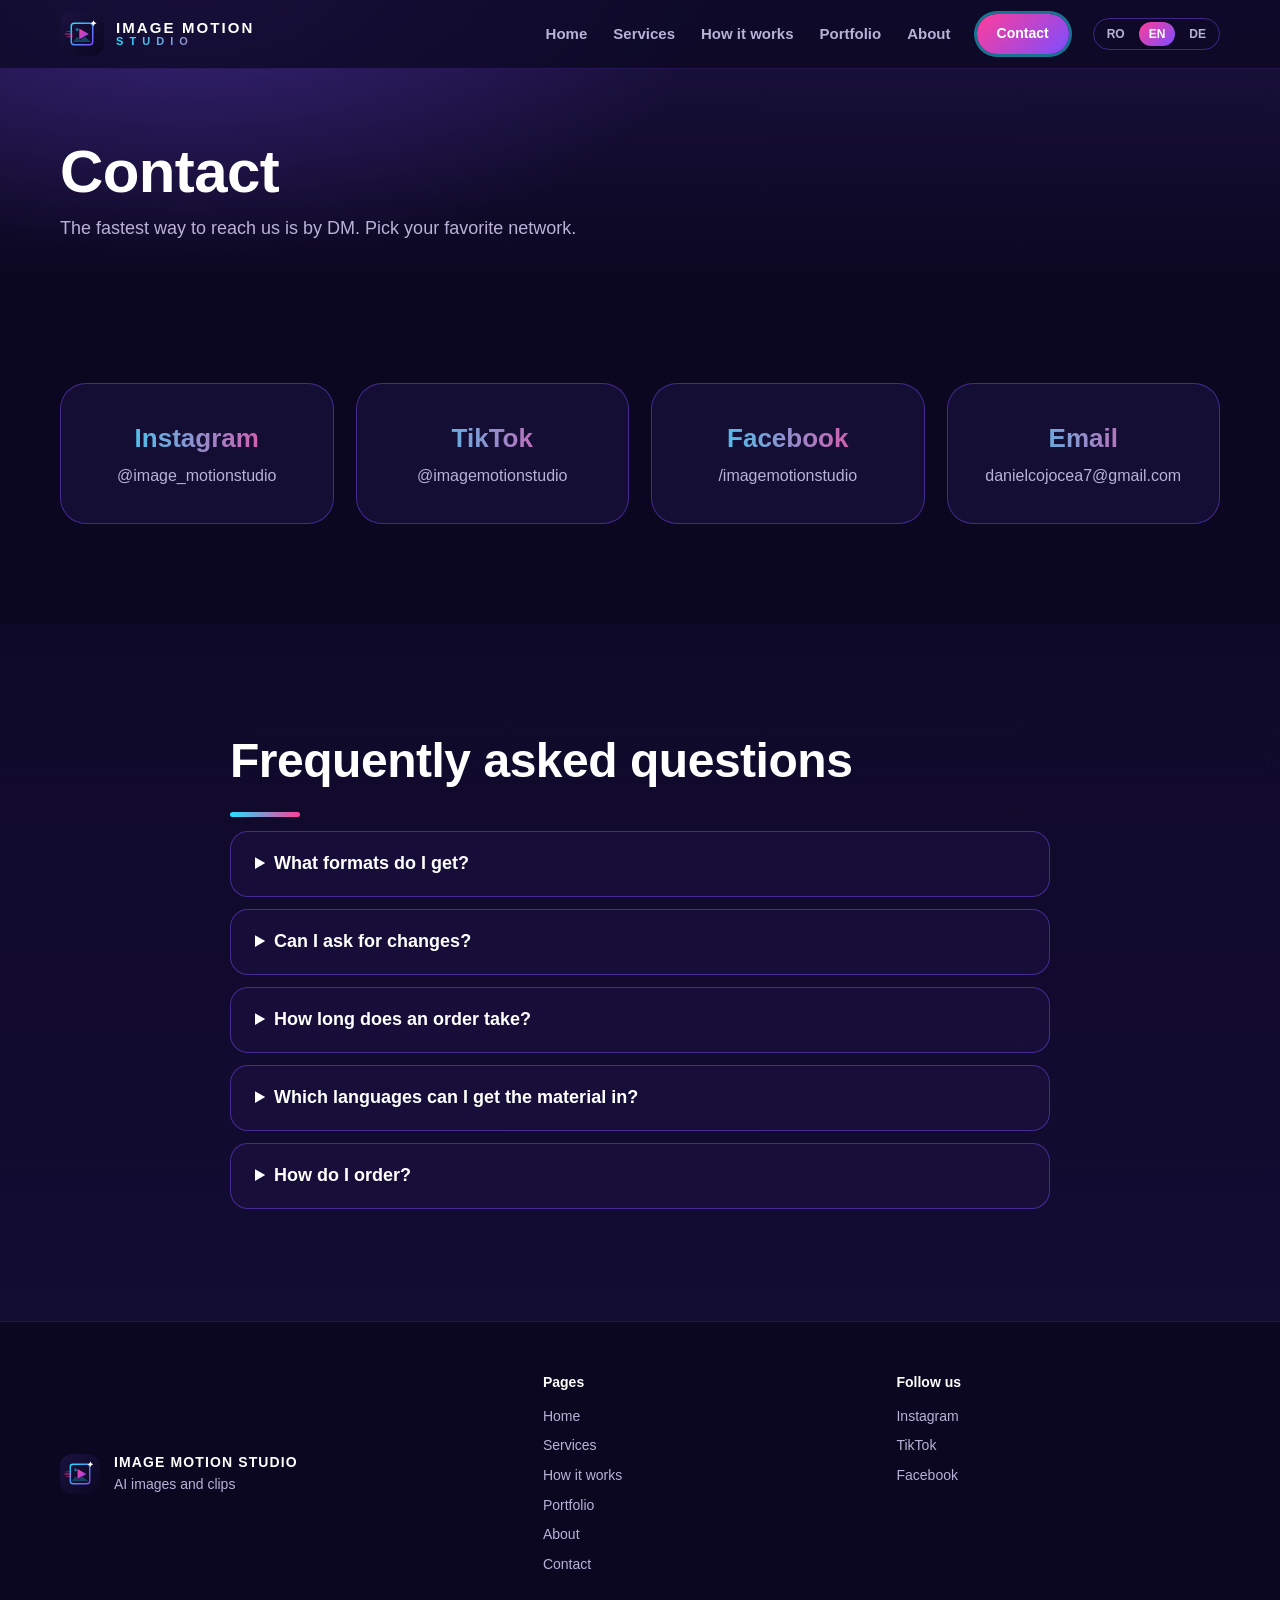
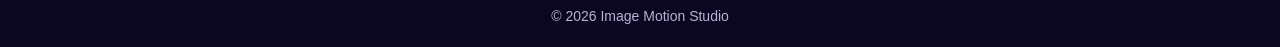
==== contact.html @ bf77b814 "Needs: all languages" ====
<!doctype html>
<html lang="ro">
<head>
<meta charset="utf-8">
<meta name="viewport" content="width=device-width, initial-scale=1">
<title>Image Motion Studio</title>
<meta name="description" content="Imagini AI, restaurare poze vechi, animare imagini, clipuri video și reclame. Rapide, accesibile, spectaculoase.">
<meta name="theme-color" content="#0B0720">
<link rel="icon" href="assets/logo-icon.svg" type="image/svg+xml">
<link rel="stylesheet" href="style.css?v=7">
</head>
<body data-page="contact">
<div id="hdr"></div>
<main>
<section class="page-head"><div class="wrap"><h1 data-i18n="ct.h"></h1><p class="lead" data-i18n="ct.s"></p></div></section>
<section class="sec"><div class="wrap">
  <div class="socials">
    <a class="social" href="https://www.instagram.com/image_motionstudio" target="_blank" rel="noopener"><b>Instagram</b><span>@image_motionstudio</span></a>
    <a class="social" href="https://www.tiktok.com/@imagemotionstudio" target="_blank" rel="noopener"><b>TikTok</b><span>@imagemotionstudio</span></a>
    <a class="social" href="https://www.facebook.com/imagemotionstudio" target="_blank" rel="noopener"><b>Facebook</b><span>/imagemotionstudio</span></a>
    <a class="social" id="mailCard" href="#"><b data-i18n="ct.mail"></b><span id="mailTxt">…</span></a>
  </div>
</div></section>
<section class="sec alt" id="faq-sec"><div class="wrap narrow">
  <h2 id="faq-h" data-i18n="ct.faq"></h2>
  <div id="faq"></div>
</div></section>
</main>
<div id="ftr"></div>
<script src="script.js?v=7"></script>
</body>
</html>
---- style.css ----
:root{
  --bg:#0B0720; --bg2:#1B1240; --cyan:#22E1FF; --violet:#7C4DFF; --pink:#FF3D9A; --text:#fff;
  --muted:#b9b2d6; --card:rgba(27,18,64,.65); --line:rgba(124,77,255,.45);
  --grad-text:linear-gradient(90deg,var(--cyan),var(--pink));
  --grad-btn:linear-gradient(135deg,var(--pink),var(--violet));
  --font:"Segoe UI",Arial,sans-serif;
}
*{box-sizing:border-box;margin:0;padding:0}
html{scroll-behavior:smooth;scroll-padding-top:80px}
body{background:var(--bg);color:var(--text);font-family:var(--font);line-height:1.55;overflow-x:hidden}
img{max-width:100%;display:block}
a{color:inherit;text-decoration:none}
.wrap{width:min(1160px,100% - 40px);margin:0 auto}
.narrow{width:min(820px,100% - 40px)}
.center{text-align:center}

/* NAV */
.nav{position:fixed;inset:0 0 auto 0;z-index:50;display:flex;align-items:center;gap:24px;padding:12px max(20px,calc((100% - 1160px)/2));background:rgba(11,7,32,.72);backdrop-filter:blur(14px);border-bottom:1px solid rgba(124,77,255,.2)}
.brand{display:flex;align-items:center;gap:12px}
.brand img{border-radius:12px}
.brand-txt{display:flex;flex-direction:column;line-height:1.05}
.brand-txt b{font-weight:800;letter-spacing:.14em;font-size:15px}
.brand-txt i{font-style:normal;font-weight:600;font-size:11px;letter-spacing:.55em;background:var(--grad-text);-webkit-background-clip:text;background-clip:text;color:transparent}
.links{margin-left:auto;display:flex;align-items:center;gap:26px;font-weight:600;font-size:15px}
.links a:not(.btn){color:var(--muted);transition:.2s}
.links a:not(.btn):hover{color:#fff}
.lang{display:flex;gap:4px;border:1px solid var(--line);border-radius:99px;padding:3px}
.lang button{background:none;border:0;color:var(--muted);font:700 12px var(--font);padding:5px 10px;border-radius:99px;cursor:pointer}
.lang button.on{background:var(--grad-btn);color:#fff}
.burger{display:none;background:none;border:0;cursor:pointer;flex-direction:column;gap:5px;padding:6px}
.burger span{width:24px;height:2px;background:#fff;border-radius:2px}

/* BUTTONS */
.btn{display:inline-block;background:var(--grad-btn);color:#fff;font-weight:800;padding:14px 28px;border-radius:99px;border:0;cursor:pointer;transition:transform .2s,box-shadow .2s;box-shadow:0 8px 28px rgba(255,61,154,.28)}
.btn:hover{transform:translateY(-2px);box-shadow:0 12px 34px rgba(124,77,255,.5)}
.btn.ghost{background:transparent;border:2px solid var(--violet);box-shadow:none}
.btn.ghost:hover{background:rgba(124,77,255,.2)}
.btn-sm{padding:9px 20px;font-size:14px}
.pill{font-weight:800;color:var(--cyan);border:1px solid var(--cyan);border-radius:99px;padding:10px 20px}

/* HERO */
.hero{position:relative;min-height:100vh;display:flex;align-items:center;padding:120px 0 80px;overflow:hidden;
  background:radial-gradient(900px 600px at 15% 10%,rgba(124,77,255,.35),transparent 60%),linear-gradient(160deg,#1B1240,#0B0720 55%)}
.glow{position:absolute;border-radius:50%;filter:blur(90px);opacity:.55;pointer-events:none}
.g1{width:520px;height:520px;background:rgba(34,225,255,.28);right:-120px;top:-120px;animation:float 12s ease-in-out infinite}
.g2{width:560px;height:560px;background:rgba(255,61,154,.25);right:-160px;bottom:-200px;animation:float 14s ease-in-out infinite reverse}
.spark{position:absolute;fill:#fff;opacity:.9;animation:twinkle 4s ease-in-out infinite}
.s1{width:70px;right:8%;top:16%}
.s2{width:36px;left:46%;bottom:12%;opacity:.6;animation-delay:1.5s}
@keyframes twinkle{0%,100%{transform:scale(1) rotate(0);opacity:.9}50%{transform:scale(.7) rotate(25deg);opacity:.4}}
@keyframes float{0%,100%{transform:translate(0,0)}50%{transform:translate(-40px,30px)}}
.hero-grid{position:relative;display:grid;grid-template-columns:1.05fr 1fr;gap:56px;align-items:center}
.eyebrow{font-weight:800;letter-spacing:.35em;font-size:14px;background:var(--grad-text);-webkit-background-clip:text;background-clip:text;color:transparent;margin-bottom:14px}
h1{font-weight:800;font-size:clamp(42px,6vw,76px);line-height:1.05;letter-spacing:-.01em}
.sub{font-size:clamp(22px,2.8vw,34px);font-weight:600;margin:10px 0 18px}
.lead{color:var(--muted);font-size:18px;max-width:560px}
.cta-row{display:flex;flex-wrap:wrap;align-items:center;gap:14px;margin-top:30px}
.cta-row.c{justify-content:center}

/* player */
.player{border-radius:22px;background:#0f0a2b;border:1px solid var(--line);box-shadow:0 30px 80px rgba(124,77,255,.35),0 0 0 6px rgba(34,225,255,.06);transform:rotate(2deg);transition:transform .4s;overflow:hidden}
.player:hover{transform:rotate(0) scale(1.02)}
.player-bar{display:flex;gap:7px;padding:12px 16px;background:#17103a}
.player-bar i{width:10px;height:10px;border-radius:50%;background:var(--pink)}
.player-bar i:nth-child(2){background:var(--violet)}.player-bar i:nth-child(3){background:var(--cyan)}
.screen{position:relative;aspect-ratio:16/10;background:radial-gradient(circle at 70% 20%,rgba(34,225,255,.3),transparent 55%),radial-gradient(circle at 20% 90%,rgba(255,61,154,.35),transparent 55%),#140d38;display:grid;place-items:center;overflow:hidden}
.logo-big{width:62%;max-width:300px;border-radius:23%;box-shadow:0 0 70px rgba(124,77,255,.6);animation:bob 5s ease-in-out infinite}
@keyframes bob{0%,100%{transform:translateY(0)}50%{transform:translateY(-10px)}}
.scan{position:absolute;inset:0;background:linear-gradient(100deg,transparent 40%,rgba(255,255,255,.18) 50%,transparent 60%);transform:translateX(-100%);animation:scan 4.5s ease-in-out infinite}
@keyframes scan{60%,100%{transform:translateX(100%)}}
.play{position:absolute;inset:0;margin:auto;width:72px;height:72px;border-radius:50%;border:0;cursor:pointer;background:rgba(11,7,32,.55);backdrop-filter:blur(6px);display:grid;place-items:center;animation:pulse 2.4s infinite}
.play svg{width:34px;fill:url(#none);fill:var(--pink)}
@keyframes pulse{0%{box-shadow:0 0 0 0 rgba(255,61,154,.55)}100%{box-shadow:0 0 0 26px rgba(255,61,154,0)}}
.timeline{height:5px;background:#241a52}
.timeline span{display:block;height:100%;width:0;background:linear-gradient(90deg,var(--cyan),var(--pink));animation:prog 6s linear infinite}
@keyframes prog{to{width:100%}}

/* SECTIONS */
.sec{padding:100px 0}
.sec.alt{background:linear-gradient(180deg,#0f0929,#130c33)}
h2{font-size:clamp(30px,4.2vw,48px);font-weight:800;margin-bottom:14px;letter-spacing:-.01em}
h2::after{content:"";display:block;width:70px;height:5px;border-radius:5px;margin-top:14px;background:var(--grad-text)}
.center h2::after{margin-inline:auto}
.muted{color:var(--muted);font-size:18px;margin-bottom:40px}
.sec h2+.grid,.sec h2+.steps{margin-top:40px}

.cards{display:grid;grid-template-columns:repeat(3,1fr);gap:22px}
.card{position:relative;background:var(--card);border:1.5px solid transparent;border-radius:26px;padding:30px 28px;
  background-image:linear-gradient(var(--card),var(--card)),linear-gradient(135deg,var(--cyan),var(--violet));background-origin:border-box;background-clip:padding-box,border-box;transition:transform .25s,box-shadow .25s}
.card:hover{transform:translateY(-6px);box-shadow:0 18px 40px rgba(124,77,255,.3)}
.num{display:grid;place-items:center;width:46px;height:46px;border-radius:50%;background:var(--grad-btn);font-weight:800;font-size:20px;margin-bottom:18px}
.card h3{font-size:22px;font-weight:800;margin-bottom:6px}
.card p{color:var(--muted)}

.steps{display:grid;grid-template-columns:repeat(4,1fr);gap:22px}
.step{padding:26px;border-left:3px solid var(--violet);background:rgba(27,18,64,.5);border-radius:0 20px 20px 0}
.step b{font-size:34px;font-weight:800;background:var(--grad-text);-webkit-background-clip:text;background-clip:text;color:transparent}
.step h3{margin:6px 0;font-size:20px}
.step p{color:var(--muted);font-size:15px}

.reels{display:grid;grid-template-columns:repeat(4,1fr);gap:20px;margin-bottom:48px}
.reel{position:relative;aspect-ratio:9/16;border-radius:22px;overflow:hidden;border:1px solid var(--line);background:#0f0a2b;cursor:pointer;transition:transform .3s,box-shadow .3s}
.reel:hover{transform:translateY(-6px);box-shadow:0 20px 50px rgba(255,61,154,.3)}
.reel video{width:100%;height:100%;object-fit:cover;display:block}
.reel::after{content:"";position:absolute;inset:0;background:linear-gradient(180deg,transparent 55%,rgba(11,7,32,.9));pointer-events:none}
.reel .cap{position:absolute;left:16px;right:16px;bottom:14px;z-index:2;font-weight:800;font-size:16px;line-height:1.25;pointer-events:none}
.reel .pl{position:absolute;inset:0;margin:auto;width:64px;height:64px;border-radius:50%;background:rgba(11,7,32,.6);backdrop-filter:blur(6px);display:grid;place-items:center;z-index:2;pointer-events:none;transition:opacity .25s;animation:pulse 2.4s infinite}
.reel .pl svg{width:28px;fill:var(--pink);margin-left:4px}
.reel.playing .pl{opacity:0;animation:none}
.gallery{display:grid;grid-template-columns:minmax(0,520px);justify-content:center;max-width:900px;margin:0 auto;gap:20px;align-items:start}
.gallery figure{border-radius:22px;overflow:hidden;border:1px solid var(--line);background:#0f0a2b;transition:transform .3s,box-shadow .3s}
.gallery figure:hover{transform:scale(1.02);box-shadow:0 20px 50px rgba(255,61,154,.25)}
.g-wide{grid-column:1/-1}
.gallery img{width:100%;height:auto}

.prices{list-style:none;display:grid;gap:10px}
.prices li{display:flex;justify-content:space-between;gap:16px;align-items:center;padding:16px 22px;background:#1B1240;border-left:4px solid var(--violet);border-radius:14px;font-weight:700;transition:.2s}
.prices li:hover{background:#241a52;transform:translateX(4px)}
.prices li span:last-child{color:var(--cyan);font-weight:800;white-space:nowrap;font-size:19px}

.cta{background:radial-gradient(700px 400px at 50% 0%,rgba(255,61,154,.25),transparent 70%),var(--bg)}
.cta-logo{margin:0 auto 20px;border-radius:20px;box-shadow:0 0 50px rgba(124,77,255,.6)}
.cta .lead{margin:0 auto}

/* PAGINI INTERIOARE */
.links a.active:not(.btn){color:#fff;box-shadow:0 2px 0 var(--pink)}
.btn.active{box-shadow:0 0 0 3px rgba(34,225,255,.5)}
.page-head{padding:140px 0 40px;background:radial-gradient(800px 400px at 15% 0%,rgba(124,77,255,.3),transparent 65%),linear-gradient(180deg,#1B1240,var(--bg))}
.page-head h1{font-size:clamp(36px,5vw,60px)}
.page-head .lead{margin-top:12px}
.more{margin-top:36px;text-align:center}
.svc-list{display:grid;gap:22px}
.svc{display:flex;gap:24px;align-items:flex-start;background:var(--card);border:1px solid var(--line);border-radius:26px;padding:30px 32px;transition:transform .25s,box-shadow .25s}
.svc:hover{transform:translateY(-4px);box-shadow:0 18px 40px rgba(124,77,255,.25)}
.svc-num{flex:none;display:grid;place-items:center;width:54px;height:54px;border-radius:50%;background:var(--grad-btn);font-weight:800;font-size:24px}
.svc-body h3{font-size:24px;font-weight:800;margin-bottom:8px}
.svc-body p{color:var(--muted);margin-bottom:14px}
.svc-body ul{list-style:none;display:grid;gap:6px;margin-bottom:20px}
.svc-body li{padding-left:26px;position:relative}
.svc-body li::before{content:"\2726";position:absolute;left:0;color:var(--cyan)}
.step-list{display:grid;gap:18px}
.step.big{display:flex;gap:22px;align-items:flex-start;padding:28px}
.step.big b{font-size:44px;line-height:1}
.step.big h3{margin:0 0 6px;font-size:22px}
.step.big p{font-size:16px}
.needs{list-style:none;display:grid;gap:10px;margin-top:30px}
.needs li{padding:14px 20px 14px 48px;position:relative;background:#1B1240;border-left:4px solid var(--violet);border-radius:14px}
.needs li::before{content:"\2713";position:absolute;left:18px;color:var(--cyan);font-weight:800}
.about-text p{color:var(--muted);font-size:19px;margin-bottom:18px}
.about-text{margin-bottom:60px}
.socials{display:grid;grid-template-columns:repeat(auto-fit,minmax(240px,1fr));gap:22px}
.social{display:flex;flex-direction:column;gap:6px;padding:34px 28px;text-align:center;background:var(--card);border:1px solid var(--line);border-radius:26px;transition:transform .25s,box-shadow .25s}
.social:hover{transform:translateY(-6px);box-shadow:0 18px 40px rgba(255,61,154,.28)}
.social b{font-size:26px;font-weight:800;background:var(--grad-text);-webkit-background-clip:text;background-clip:text;color:transparent}
.social span{color:var(--muted)}
.faq{background:var(--card);border:1px solid var(--line);border-radius:18px;padding:18px 24px;margin-bottom:12px}
.faq summary{cursor:pointer;font-weight:700;font-size:18px}
.faq p{color:var(--muted);margin-top:10px}
.foot{padding:50px 0 20px;border-top:1px solid rgba(124,77,255,.2);color:var(--muted);font-size:14px}
.foot-in{display:grid;grid-template-columns:1.4fr 1fr 1fr;gap:30px}
.foot-brand{display:flex;gap:14px;align-items:center}
.foot-brand img{border-radius:12px}
.foot-brand b{display:block;color:#fff;letter-spacing:.08em}
.foot-col{display:flex;flex-direction:column;gap:8px}
.foot-col h4{color:#fff;margin-bottom:4px}
.foot-col a:hover{color:#fff}
.copy{margin-top:30px;text-align:center}
@media(max-width:760px){
  .svc{flex-direction:column;padding:24px}
  .socials,.foot-in{grid-template-columns:1fr}
  .page-head{padding-top:110px}
  .step.big{flex-direction:column;gap:6px}
}

.reveal{opacity:0;transform:translateY(28px);transition:opacity .7s,transform .7s}
.reveal.in{opacity:1;transform:none}

@media(max-width:980px){
  .reels{grid-template-columns:repeat(2,1fr)}
  .hero-grid{grid-template-columns:1fr}
  .cards{grid-template-columns:1fr 1fr}.steps{grid-template-columns:1fr 1fr}
  .gallery{grid-template-columns:1fr 1fr}
}
@media(max-width:760px){
  .burger{display:flex;margin-left:auto}
  .lang{order:3}
  .links{position:fixed;inset:68px 0 auto 0;flex-direction:column;gap:0;background:#0f0929;padding:10px 20px 20px;transform:translateY(-130%);transition:transform .3s;border-bottom:1px solid var(--line)}
  .links.open{transform:none}
  .links a{padding:14px 0;width:100%;text-align:center}
  .nav{gap:12px}
  .sec{padding:70px 0}
  .cards,.steps,.gallery{grid-template-columns:1fr}
  .prices li{padding:14px 16px;font-size:15px}
  .hero{padding-top:100px}
}
@media(prefers-reduced-motion:reduce){*{animation:none!important;transition:none!important}.reveal{opacity:1;transform:none}}
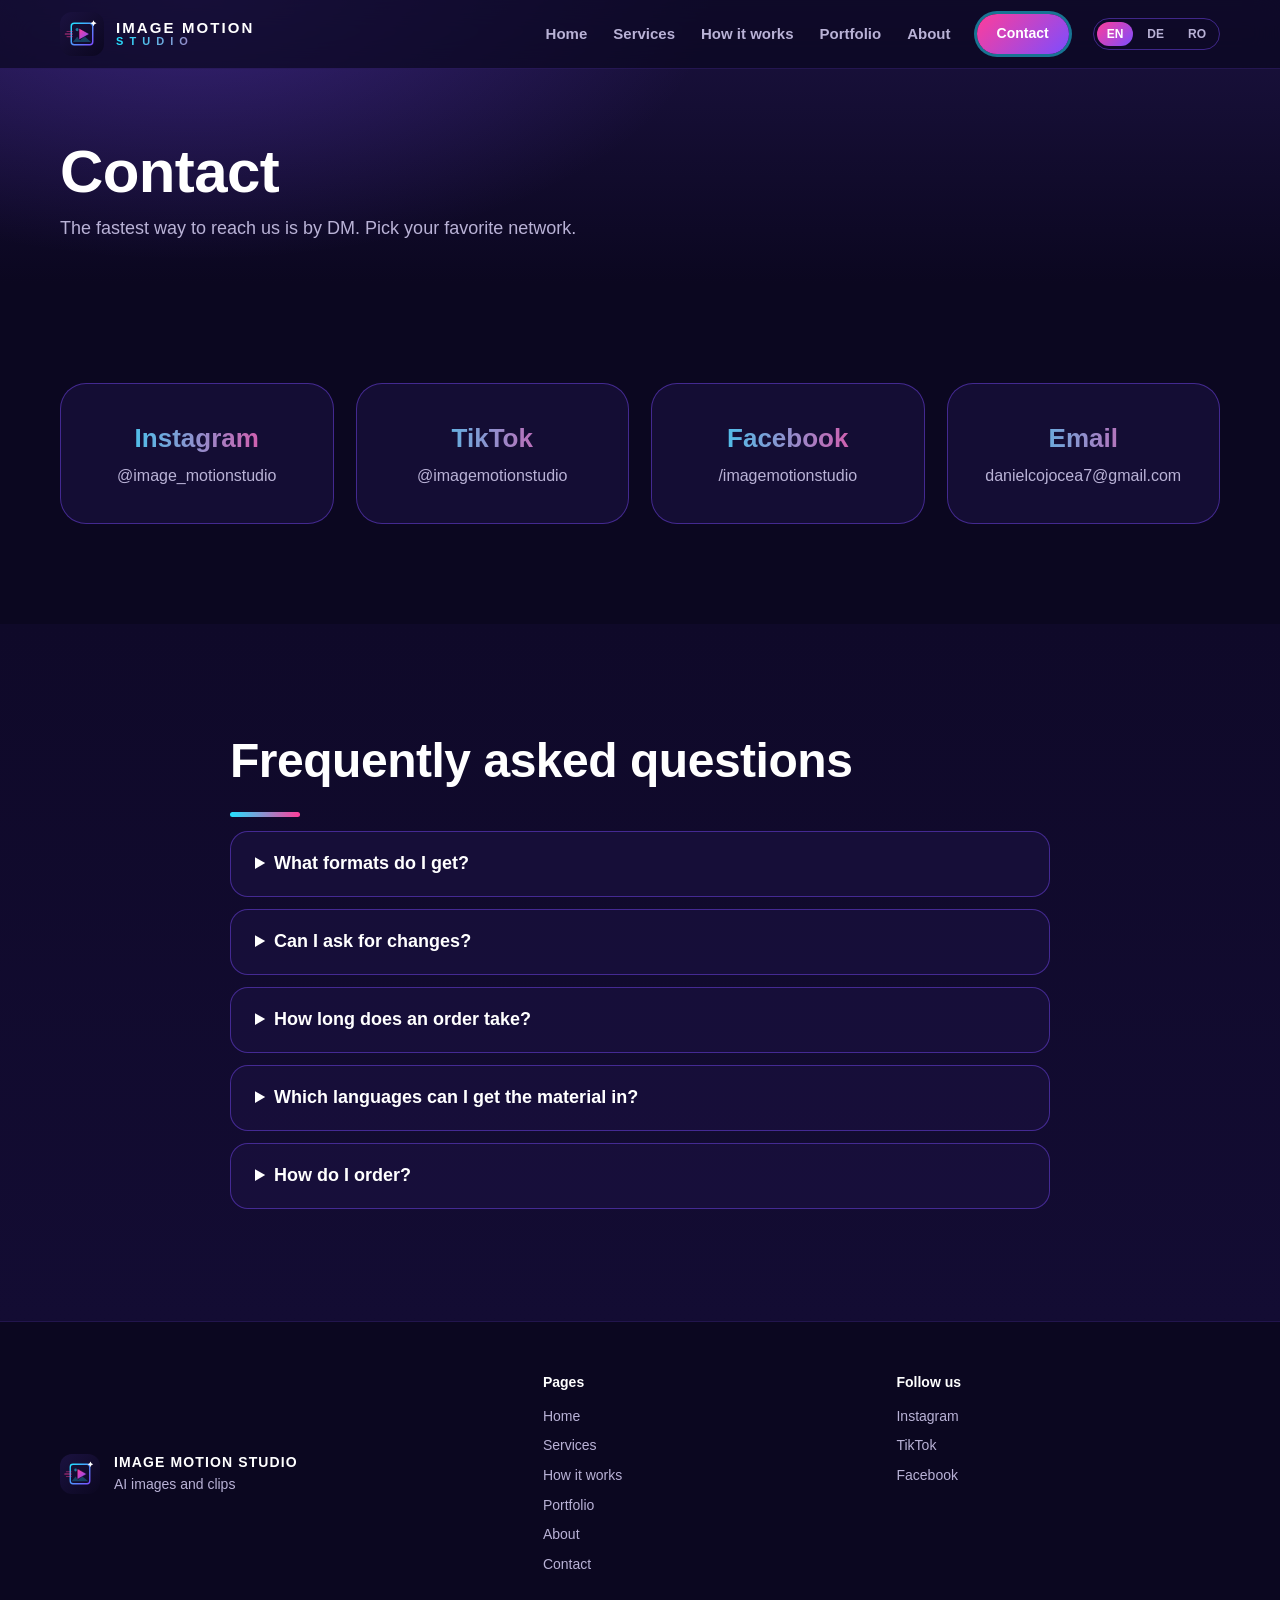
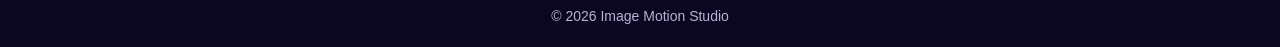
==== commit 8ab561db: "Language switcher order EN DE RO" ====
--- a/contact.html
+++ b/contact.html
@@ -6,8 +6,18 @@
 <title>Image Motion Studio</title>
 <meta name="description" content="Imagini AI, restaurare poze vechi, animare imagini, clipuri video și reclame. Rapide, accesibile, spectaculoase.">
 <meta name="theme-color" content="#0B0720">
+<meta property="og:type" content="website">
+<meta property="og:site_name" content="Image Motion Studio">
+<meta property="og:title" content="Image Motion Studio — Imagini și clipuri AI">
+<meta property="og:description" content="Imagini AI, restaurare poze vechi, animare imagini, clipuri video și reclame. Rapide, accesibile, spectaculoase.">
+<meta property="og:url" content="https://image-motion-studio.github.io/contact.html">
+<meta property="og:image" content="https://image-motion-studio.github.io/og-image.png">
+<meta property="og:image:width" content="1200">
+<meta property="og:image:height" content="630">
+<meta name="twitter:card" content="summary_large_image">
+<meta name="twitter:image" content="https://image-motion-studio.github.io/og-image.png">
 <link rel="icon" href="assets/logo-icon.svg" type="image/svg+xml">
-<link rel="stylesheet" href="style.css?v=7">
+<link rel="stylesheet" href="style.css?v=10">
 </head>
 <body data-page="contact">
 <div id="hdr"></div>
@@ -27,6 +37,6 @@
 </div></section>
 </main>
 <div id="ftr"></div>
-<script src="script.js?v=7"></script>
+<script src="script.js?v=10"></script>
 </body>
 </html>
